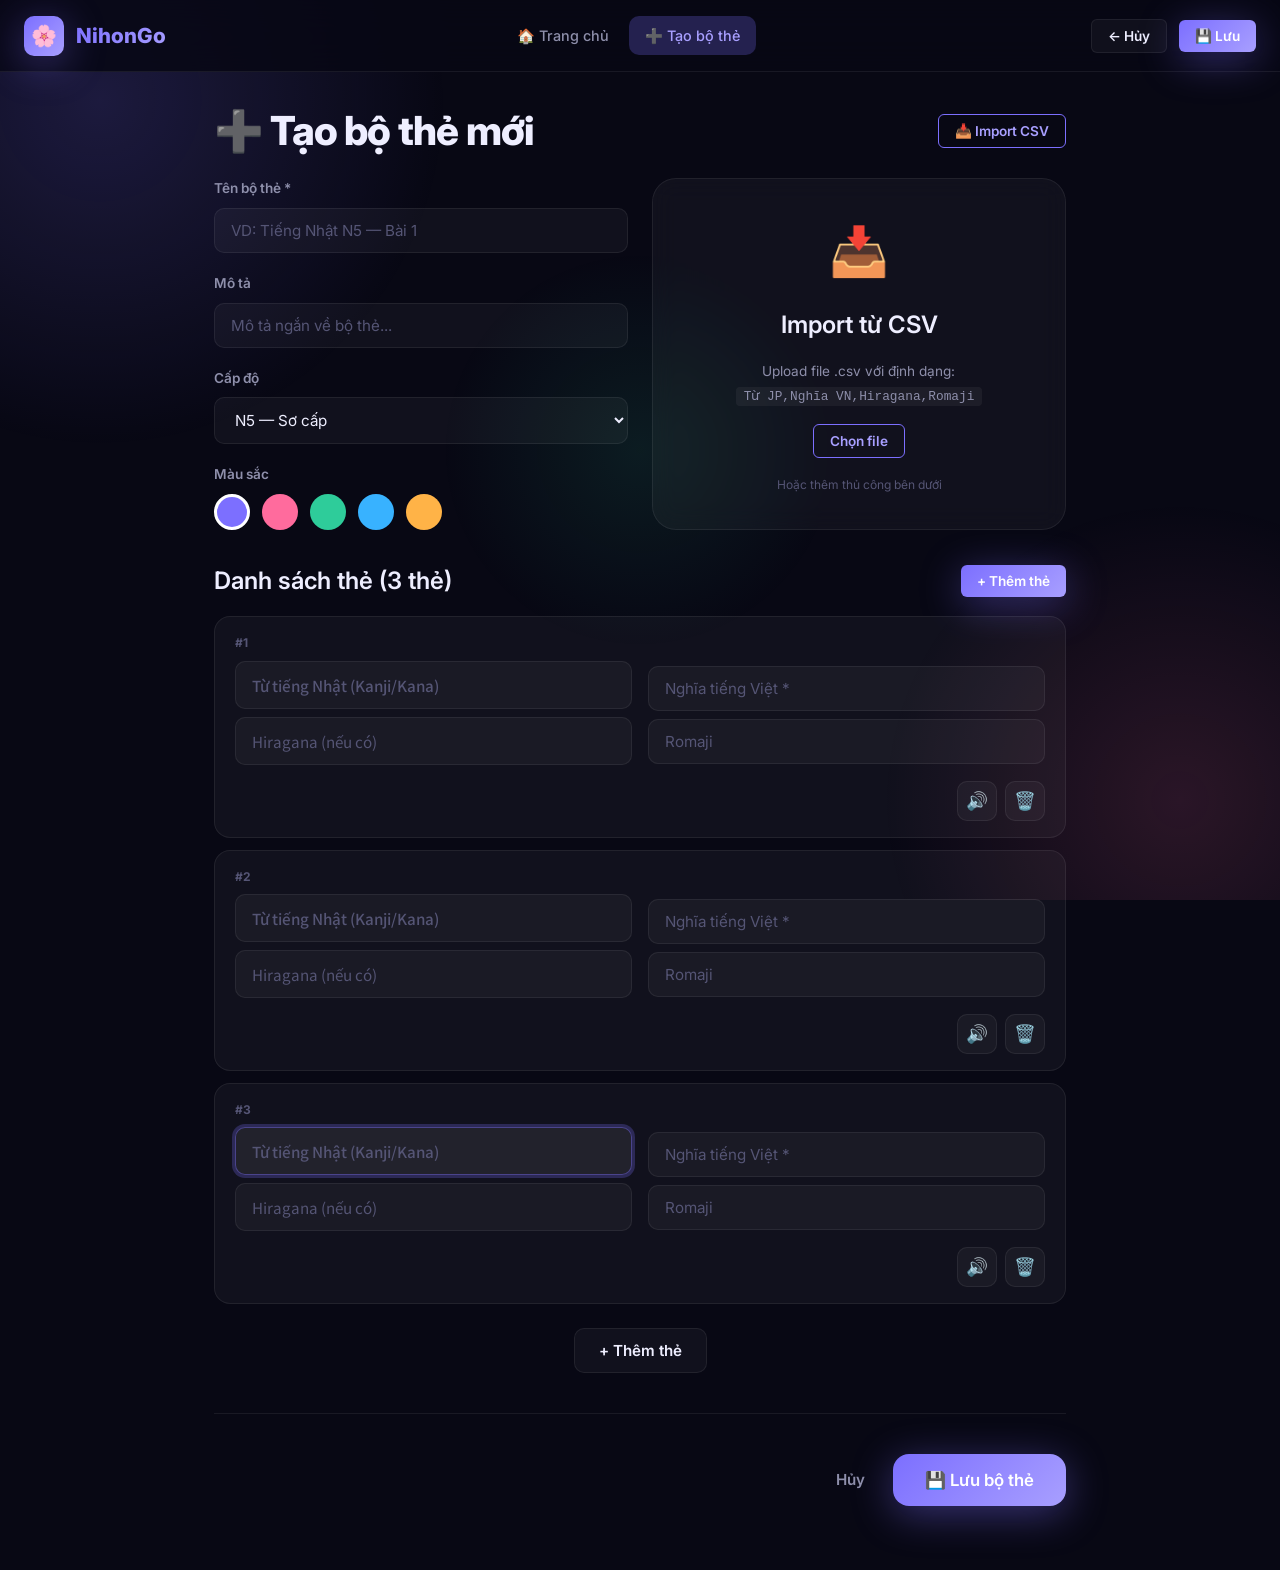
==== create.html @ 65e4b125 "first commit" ====
<!DOCTYPE html>
<html lang="vi">
<head>
  <meta charset="UTF-8">
  <meta name="viewport" content="width=device-width, initial-scale=1.0">
  <title>Tạo bộ thẻ — NihonGo</title>
  <link rel="stylesheet" href="css/style.css">
  <link rel="stylesheet" href="css/components.css">
  <link rel="stylesheet" href="css/animations.css">
</head>
<body>
  <div class="bg-mesh"><div class="orb3"></div></div>

  <!-- NAVBAR -->
  <nav class="navbar">
    <div class="navbar-inner">
      <a href="index.html" class="navbar-brand">
        <div class="brand-logo">🌸</div>
        <span class="brand-name">NihonGo</span>
      </a>
      <ul class="navbar-nav hide-mobile">
        <li><a href="index.html">🏠 Trang chủ</a></li>
        <li><a href="create.html" class="active">➕ Tạo bộ thẻ</a></li>
      </ul>
      <div class="navbar-actions">
        <button class="btn btn-secondary btn-sm" onclick="window.history.back()">← Hủy</button>
        <button class="btn btn-primary btn-sm" onclick="saveSet()">💾 Lưu</button>
      </div>
    </div>
  </nav>

  <main class="page">
    <div class="container-md" style="padding-top:var(--sp-8);padding-bottom:var(--sp-16);">

      <div class="flex items-center justify-between gap-3 flex-wrap" style="margin-bottom:var(--sp-6);">
        <h1 id="page-title" style="font-size:clamp(1.5rem, 3.5vw, 2.5rem);">➕ Tạo bộ thẻ mới</h1>
        <div class="flex gap-2">
          <button class="btn btn-outline btn-sm" onclick="importCSV()" title="Nhập từ CSV">📥 Import CSV</button>
          <input type="file" id="csv-input" accept=".csv,.txt" style="display:none;" onchange="handleCSV(event)">
        </div>
      </div>

      <div class="grid-2" style="margin-bottom:var(--sp-8);">
        <!-- SET INFO -->
        <div class="flex-col gap-5">
          <div class="form-group">
            <label class="form-label">Tên bộ thẻ *</label>
            <input type="text" id="set-name" class="form-input" placeholder="VD: Tiếng Nhật N5 — Bài 1" maxlength="80">
          </div>
          <div class="form-group">
            <label class="form-label">Mô tả</label>
            <input type="text" id="set-desc" class="form-input" placeholder="Mô tả ngắn về bộ thẻ..." maxlength="200">
          </div>
          <div class="form-group">
            <label class="form-label">Cấp độ</label>
            <select id="set-level" class="form-select">
              <option value="N5">N5 — Sơ cấp</option>
              <option value="N4">N4 — Cơ bản</option>
              <option value="N3">N3 — Trung cấp</option>
              <option value="N2">N2 — Khá</option>
              <option value="N1">N1 — Nâng cao</option>
            </select>
          </div>
          <div class="form-group">
            <label class="form-label">Màu sắc</label>
            <div class="flex gap-3">
              <button class="color-swatch active" data-color="#7C6FFF" onclick="selectColor(this)" style="width:36px;height:36px;border-radius:50%;background:#7C6FFF;border:3px solid white;cursor:pointer;"></button>
              <button class="color-swatch" data-color="#FF6B9D" onclick="selectColor(this)" style="width:36px;height:36px;border-radius:50%;background:#FF6B9D;border:3px solid transparent;cursor:pointer;"></button>
              <button class="color-swatch" data-color="#2ECC9A" onclick="selectColor(this)" style="width:36px;height:36px;border-radius:50%;background:#2ECC9A;border:3px solid transparent;cursor:pointer;"></button>
              <button class="color-swatch" data-color="#38B2FF" onclick="selectColor(this)" style="width:36px;height:36px;border-radius:50%;background:#38B2FF;border:3px solid transparent;cursor:pointer;"></button>
              <button class="color-swatch" data-color="#FFB347" onclick="selectColor(this)" style="width:36px;height:36px;border-radius:50%;background:#FFB347;border:3px solid transparent;cursor:pointer;"></button>
            </div>
          </div>
        </div>

        <!-- IMPORT HINT -->
        <div class="card-glass" style="padding:var(--sp-6);display:flex;flex-direction:column;justify-content:center;align-items:center;text-align:center;gap:var(--sp-4);">
          <div style="font-size:3rem;">📥</div>
          <h3>Import từ CSV</h3>
          <p style="font-size:.85rem;">Upload file .csv với định dạng:<br><code style="background:rgba(255,255,255,.05);padding:2px 8px;border-radius:4px;font-size:.8rem;">Từ JP,Nghĩa VN,Hiragana,Romaji</code></p>
          <button class="btn btn-outline btn-sm" onclick="importCSV()">Chọn file</button>
          <p style="font-size:.75rem;color:var(--text-muted);">Hoặc thêm thủ công bên dưới</p>
        </div>
      </div>

      <!-- CARD LIST -->
      <div class="flex items-center justify-between" style="margin-bottom:var(--sp-4);">
        <h3>Danh sách thẻ (<span id="card-count">0</span> thẻ)</h3>
        <button class="btn btn-primary btn-sm" onclick="addCard()">+ Thêm thẻ</button>
      </div>

      <div id="card-list" class="flex-col gap-3">
        <!-- Rendered by JS -->
      </div>

      <div style="text-align:center;margin-top:var(--sp-6);">
        <button class="btn btn-secondary" onclick="addCard()">+ Thêm thẻ</button>
      </div>

      <hr class="divider" style="margin:var(--sp-10) 0;">

      <div class="flex gap-4 justify-end">
        <button class="btn btn-ghost" onclick="window.history.back()">Hủy</button>
        <button class="btn btn-primary btn-lg" onclick="saveSet()">💾 Lưu bộ thẻ</button>
      </div>
    </div>
  </main>

  <script src="js/data.js"></script>
  <script src="js/sm2.js"></script>
  <script src="js/app.js"></script>
  <script>
    let editingSetId  = null;
    let selectedColor = '#7C6FFF';
    let cardRows      = [];  // [{id, front, back, hiragana, romaji, example, exampleMeaning, category}]

    document.addEventListener('DOMContentLoaded', () => {
      const setId = getSetIdFromURL();
      if (setId) {
        editingSetId = setId;
        const set = DB.getSet(setId);
        if (set) loadSetForEdit(set);
      } else {
        // New set: start with 3 empty cards
        addCard(); addCard(); addCard();
      }
    });

    function loadSetForEdit(set) {
      document.getElementById('page-title').textContent = '✏️ Chỉnh sửa bộ thẻ';
      document.getElementById('set-name').value  = set.name;
      document.getElementById('set-desc').value  = set.description || '';
      document.getElementById('set-level').value = set.level;
      selectColorByValue(set.color);
      cardRows = set.cards.map(c => ({ ...c }));
      renderCardList();
    }

    /* ---------- COLOR PICKER ---------- */
    function selectColor(btn) {
      document.querySelectorAll('.color-swatch').forEach(b => b.style.borderColor = 'transparent');
      btn.style.borderColor = 'white';
      selectedColor = btn.dataset.color;
    }
    function selectColorByValue(color) {
      document.querySelectorAll('.color-swatch').forEach(b => {
        b.style.borderColor = b.dataset.color === color ? 'white' : 'transparent';
      });
      selectedColor = color;
    }

    /* ---------- CARD ROWS ---------- */
    function addCard() {
      cardRows.push({ id: Date.now(), front:'', back:'', hiragana:'', romaji:'', example:'', exampleMeaning:'', category:'' });
      renderCardList();
      // Focus last front input
      setTimeout(() => {
        const inputs = document.querySelectorAll('.card-row-front');
        if (inputs.length) inputs[inputs.length-1].focus();
      }, 50);
    }

    function removeCard(id) {
      cardRows = cardRows.filter(c => c.id !== id);
      renderCardList();
    }

    function renderCardList() {
      document.getElementById('card-count').textContent = cardRows.length;
      document.getElementById('card-list').innerHTML = cardRows.map((c, i) => `
        <div class="card-row" id="row-${c.id}">
          <div class="flex-col gap-2">
            <span class="card-row-num">#${i+1}</span>
            <input type="text" class="form-input card-row-front japanese" placeholder="Từ tiếng Nhật (Kanji/Kana)" value="${esc(c.front)}"
              oninput="updateCard(${c.id},'front',this.value)">
            <input type="text" class="form-input" placeholder="Hiragana (nếu có)" value="${esc(c.hiragana)}"
              oninput="updateCard(${c.id},'hiragana',this.value)" style="font-family:'Noto Sans JP',sans-serif;">
          </div>
          <div class="flex-col gap-2">
            <div style="height:24px;"></div>
            <input type="text" class="form-input" placeholder="Nghĩa tiếng Việt *" value="${esc(c.back)}"
              oninput="updateCard(${c.id},'back',this.value)">
            <input type="text" class="form-input" placeholder="Romaji" value="${esc(c.romaji)}"
              oninput="updateCard(${c.id},'romaji',this.value)">
          </div>
          <div class="card-row-actions">
            <button class="btn btn-icon" onclick="speak('${esc(c.front)}')" title="Phát âm">🔊</button>
            <button class="btn btn-icon" style="color:var(--clr-danger);" onclick="removeCard(${c.id})" title="Xóa thẻ">🗑️</button>
          </div>
        </div>
      `).join('');
    }

    function updateCard(id, field, value) {
      const c = cardRows.find(c => c.id === id);
      if (c) c[field] = value;
    }

    function esc(str) {
      return (str || '').replace(/"/g,'&quot;').replace(/'/g,'&#39;');
    }

    /* ---------- SAVE ---------- */
    function saveSet() {
      const name = document.getElementById('set-name').value.trim();
      if (!name) { showToast('Vui lòng nhập tên bộ thẻ!', 'error'); return; }

      const validCards = cardRows.filter(c => c.front.trim() && c.back.trim());
      if (!validCards.length) { showToast('Cần ít nhất 1 thẻ có từ và nghĩa!', 'error'); return; }

      const set = {
        id:          editingSetId || generateId(),
        name,
        description: document.getElementById('set-desc').value.trim(),
        level:       document.getElementById('set-level').value,
        color:       selectedColor,
        createdAt:   editingSetId ? (DB.getSet(editingSetId)?.createdAt || Date.now()) : Date.now(),
        cards:       validCards.map((c, i) => ({ ...c, id: i + 1 })),
      };

      DB.saveSet(set);
      showToast(`Đã lưu "${name}" với ${validCards.length} thẻ! 🎉`, 'success');
      setTimeout(() => window.location.href = `study-set.html?set=${set.id}`, 900);
    }

    /* ---------- IMPORT CSV ---------- */
    function importCSV() { document.getElementById('csv-input').click(); }

    function handleCSV(event) {
      const file   = event.target.files[0];
      if (!file) return;
      const reader = new FileReader();
      reader.onload = e => {
        const lines = e.target.result.split('\n').filter(l => l.trim());
        let added = 0;
        lines.forEach(line => {
          const parts = line.split(',').map(p => p.trim().replace(/^"|"$/g,''));
          if (parts.length >= 2 && parts[0] && parts[1]) {
            cardRows.push({
              id:            Date.now() + Math.random(),
              front:         parts[0],
              back:          parts[1],
              hiragana:      parts[2] || parts[0],
              romaji:        parts[3] || '',
              example:       parts[4] || '',
              exampleMeaning:parts[5] || '',
              category:      parts[6] || '',
            });
            added++;
          }
        });
        renderCardList();
        showToast(`Đã import ${added} thẻ từ CSV!`, 'success');
      };
      reader.readAsText(file, 'UTF-8');
      event.target.value = '';
    }
  </script>
</body>
</html>
---- css/style.css ----
@import url('https://fonts.googleapis.com/css2?family=Noto+Sans+JP:wght@300;400;500;700;900&family=Inter:wght@300;400;500;600;700;800;900&display=swap');

/* ============================================================
   DESIGN TOKENS
   ============================================================ */
:root {
  /* Brand */
  --clr-primary:       #7C6FFF;
  --clr-primary-dark:  #5A4FE0;
  --clr-primary-light: #A89FFF;
  --clr-primary-glow:  rgba(124,111,255,.25);

  --clr-secondary:       #FF6B9D;
  --clr-secondary-light: #FFA5C3;

  --clr-success:  #2ECC9A;
  --clr-warning:  #FFB347;
  --clr-danger:   #FF4757;

  /* Gradients */
  --grad-primary:   linear-gradient(135deg,#7C6FFF,#A89FFF);
  --grad-secondary: linear-gradient(135deg,#FF6B9D,#FFB347);
  --grad-success:   linear-gradient(135deg,#2ECC9A,#38F9D7);
  --grad-danger:    linear-gradient(135deg,#FF4757,#FF6B9D);
  --grad-hero:      linear-gradient(135deg,#080814 0%,#110D2E 50%,#080814 100%);
  --grad-card:      linear-gradient(135deg,rgba(124,111,255,.08),rgba(255,107,157,.04));

  /* Backgrounds */
  --bg-base:     #080814;
  --bg-elevated: #0E0C22;
  --bg-surface:  #15132E;
  --bg-overlay:  rgba(8,8,20,.85);

  /* Glass */
  --glass-bg:        rgba(255,255,255,.04);
  --glass-bg-hover:  rgba(255,255,255,.07);
  --glass-border:    rgba(255,255,255,.07);
  --glass-border-hi: rgba(124,111,255,.45);

  /* Text */
  --text-primary:   #EEEEFF;
  --text-secondary: #8E8FAB;
  --text-muted:     #555575;

  /* Shadows */
  --shadow-xs: 0 1px 4px rgba(0,0,0,.5);
  --shadow-sm: 0 4px 16px rgba(0,0,0,.5);
  --shadow-md: 0 8px 32px rgba(0,0,0,.55);
  --shadow-lg: 0 20px 60px rgba(0,0,0,.65);
  --shadow-primary: 0 8px 40px rgba(124,111,255,.4);
  --shadow-secondary: 0 8px 40px rgba(255,107,157,.4);

  /* Radii */
  --r-xs:  6px;
  --r-sm:  10px;
  --r-md:  16px;
  --r-lg:  24px;
  --r-xl:  36px;
  --r-2xl: 48px;
  --r-full: 9999px;

  /* Spacing scale */
  --sp-1:  4px;  --sp-2:  8px;  --sp-3: 12px; --sp-4: 16px;
  --sp-5: 20px;  --sp-6: 24px;  --sp-8: 32px;
  --sp-10: 40px; --sp-12: 48px; --sp-16: 64px;

  /* Transitions */
  --ease:        cubic-bezier(.4,0,.2,1);
  --ease-bounce: cubic-bezier(.34,1.56,.64,1);
  --t-fast: .15s; --t-base: .3s; --t-slow: .5s;

  /* Z-index */
  --z-base:    1;
  --z-sticky: 20;
  --z-modal: 100;
  --z-toast: 200;
}

/* ============================================================
   RESET
   ============================================================ */
*,*::before,*::after { box-sizing:border-box; margin:0; padding:0; }
html { scroll-behavior:smooth; font-size:16px; }
body {
  font-family:'Inter','Noto Sans JP',-apple-system,sans-serif;
  background:var(--bg-base);
  color:var(--text-primary);
  min-height:100vh;
  line-height:1.6;
  overflow-x:hidden;
  -webkit-font-smoothing:antialiased;
}
a { color:inherit; text-decoration:none; }
img,svg { display:block; }
button { font-family:inherit; cursor:pointer; border:none; background:none; }
input,select,textarea { font-family:inherit; }
ul,ol { list-style:none; }

::-webkit-scrollbar { width:6px; }
::-webkit-scrollbar-track { background:var(--bg-base); }
::-webkit-scrollbar-thumb { background:var(--clr-primary-dark); border-radius:3px; }
::-webkit-scrollbar-thumb:hover { background:var(--clr-primary); }
::selection { background:var(--clr-primary); color:#fff; }

/* ============================================================
   TYPOGRAPHY
   ============================================================ */
h1 { font-size:clamp(1.9rem,4.5vw,3.2rem); font-weight:800; line-height:1.15; letter-spacing:-.02em; }
h2 { font-size:clamp(1.4rem,3vw,2.2rem); font-weight:700; line-height:1.2; letter-spacing:-.01em; }
h3 { font-size:clamp(1.1rem,2vw,1.5rem); font-weight:600; }
h4 { font-size:1rem; font-weight:600; }
p  { color:var(--text-secondary); line-height:1.75; }

.text-gradient {
  background:var(--grad-primary);
  -webkit-background-clip:text;
  -webkit-text-fill-color:transparent;
  background-clip:text;
}
.text-gradient-2 {
  background:var(--grad-secondary);
  -webkit-background-clip:text;
  -webkit-text-fill-color:transparent;
  background-clip:text;
}

.japanese      { font-family:'Noto Sans JP',sans-serif; font-weight:500; }
.japanese-xl   { font-family:'Noto Sans JP',sans-serif; font-size:clamp(3rem,10vw,6rem); font-weight:700; line-height:1.05; }
.japanese-lg   { font-family:'Noto Sans JP',sans-serif; font-size:clamp(2rem,6vw,3.5rem); font-weight:700; }
.japanese-md   { font-family:'Noto Sans JP',sans-serif; font-size:clamp(1.2rem,3vw,1.8rem); font-weight:500; }

/* ============================================================
   LAYOUT
   ============================================================ */
.container    { width:100%; max-width:1280px; margin:0 auto; padding:0 var(--sp-6); }
.container-md { width:100%; max-width:900px;  margin:0 auto; padding:0 var(--sp-6); }
.container-sm { width:100%; max-width:680px;  margin:0 auto; padding:0 var(--sp-6); }

.page { min-height:100vh; padding-top:76px; }
.section { padding:var(--sp-16) 0; }

/* Flex helpers */
.flex         { display:flex; }
.flex-col     { display:flex; flex-direction:column; }
.text-center  { text-align:center; }
.items-center { align-items:center; }
.items-start  { align-items:flex-start; }
.justify-center  { justify-content:center; }
.justify-between { justify-content:space-between; }
.justify-end     { justify-content:flex-end; }
.flex-wrap    { flex-wrap:wrap; }
.flex-1       { flex:1; }
.gap-1 { gap:var(--sp-1); } .gap-2 { gap:var(--sp-2); }
.gap-3 { gap:var(--sp-3); } .gap-4 { gap:var(--sp-4); }
.gap-5 { gap:var(--sp-5); } .gap-6 { gap:var(--sp-6); }
.gap-8 { gap:var(--sp-8); }

/* Grid helpers */
.grid-2 { display:grid; grid-template-columns:repeat(2,1fr); gap:var(--sp-6); }
.grid-3 { display:grid; grid-template-columns:repeat(3,1fr); gap:var(--sp-6); }
.grid-4 { display:grid; grid-template-columns:repeat(4,1fr); gap:var(--sp-4); }

@media(max-width:1024px) {
  .grid-3 { grid-template-columns:repeat(2,1fr); }
  .grid-4 { grid-template-columns:repeat(2,1fr); }
}

@media(max-width:768px) {
  .container, .container-md, .container-sm { padding:0 var(--sp-4); }
  .page { padding-top:64px; }
  .navbar { height:62px; }
  .section { padding:var(--sp-10) 0; }
  .grid-2, .grid-3, .grid-4 { grid-template-columns:1fr; gap:var(--sp-4); }
  .hide-mobile { display:none !important; }
  
  .hero { padding:var(--sp-10) 0 var(--sp-6); }
  .hero-stats {
    display:grid;
    grid-template-columns:repeat(2, 1fr);
    gap:var(--sp-4);
    margin-top:var(--sp-8);
  }
  .hero-stat {
    background:var(--glass-bg);
    border:1px solid var(--glass-border);
    border-radius:var(--r-md);
    padding:var(--sp-3);
  }
  .hero-stat-value { font-size:1.6rem; }
  .hero-actions { flex-direction:column; width:100%; max-width:320px; margin:0 auto; }
  .hero-actions .btn { width:100%; }
}

@media(max-width:480px) {
  .container, .container-md, .container-sm { padding:0 var(--sp-3); }
  .hero-title { font-size:1.75rem; }
  .hero-stat-value { font-size:1.4rem; }
  .hero-stats { gap:var(--sp-2); }
  .hero-stat { padding:var(--sp-2); }
}

/* ============================================================
   BACKGROUND MESH (ANIMATED ORBS)
   ============================================================ */
.bg-mesh {
  position:fixed; inset:0; z-index:-1; overflow:hidden; pointer-events:none;
}
.bg-mesh::before {
  content:'';
  position:absolute;
  width:700px; height:700px;
  border-radius:50%;
  background:radial-gradient(circle,rgba(124,111,255,.18) 0%,transparent 70%);
  top:-250px; left:-250px;
  animation:orbFloat 22s ease-in-out infinite;
}
.bg-mesh::after {
  content:'';
  position:absolute;
  width:600px; height:600px;
  border-radius:50%;
  background:radial-gradient(circle,rgba(255,107,157,.14) 0%,transparent 70%);
  bottom:-200px; right:-200px;
  animation:orbFloat 28s ease-in-out infinite reverse;
}
.bg-mesh .orb3 {
  position:absolute;
  width:400px; height:400px;
  border-radius:50%;
  background:radial-gradient(circle,rgba(46,204,154,.1) 0%,transparent 70%);
  top:50%; left:50%;
  transform:translate(-50%,-50%);
  animation:orbFloat 18s ease-in-out infinite 5s;
}

/* ============================================================
   NAVBAR
   ============================================================ */
.navbar {
  position:fixed; top:0; left:0; right:0; z-index:var(--z-sticky);
  height:72px;
  display:flex; align-items:center;
  background:rgba(8,8,20,.85);
  backdrop-filter:blur(24px);
  -webkit-backdrop-filter:blur(24px);
  border-bottom:1px solid var(--glass-border);
  transition:var(--t-base) var(--ease);
}
.navbar-inner {
  width:100%; max-width:1280px; margin:0 auto;
  padding:0 var(--sp-6);
  display:flex; align-items:center; justify-content:space-between; gap:var(--sp-4);
}
.navbar-brand {
  display:flex; align-items:center; gap:var(--sp-3);
  font-weight:800; font-size:1.3rem;
  color:var(--text-primary);
}
.brand-logo {
  width:40px; height:40px;
  background:var(--grad-primary);
  border-radius:var(--r-sm);
  display:flex; align-items:center; justify-content:center;
  font-size:1.3rem;
  box-shadow:var(--shadow-primary);
  flex-shrink:0;
}
.brand-name { background:var(--grad-primary); -webkit-background-clip:text; -webkit-text-fill-color:transparent; background-clip:text; }

.navbar-nav { display:flex; align-items:center; gap:var(--sp-1); }
.navbar-nav a {
  display:flex; align-items:center; gap:var(--sp-2);
  padding:var(--sp-2) var(--sp-4);
  border-radius:var(--r-sm);
  color:var(--text-secondary);
  font-weight:500; font-size:.9rem;
  transition:var(--t-fast) var(--ease);
}
.navbar-nav a:hover { background:var(--glass-bg-hover); color:var(--text-primary); }
.navbar-nav a.active { background:var(--clr-primary-glow); color:var(--clr-primary-light); }

.navbar-actions { display:flex; align-items:center; gap:var(--sp-3); }

/* ============================================================
   HERO SECTION
   ============================================================ */
.hero {
  position:relative;
  padding:var(--sp-16) 0 var(--sp-10);
  text-align:center;
  overflow:hidden;
}
.hero-badge {
  display:inline-flex; align-items:center; gap:var(--sp-2);
  padding:var(--sp-2) var(--sp-4);
  background:var(--glass-bg);
  border:1px solid var(--glass-border-hi);
  border-radius:var(--r-full);
  font-size:.8rem; font-weight:600;
  color:var(--clr-primary-light);
  margin-bottom:var(--sp-5);
  animation:fadeInDown .6s var(--ease) both;
}
.hero-title { margin-bottom:var(--sp-5); animation:fadeInDown .6s var(--ease) .1s both; }
.hero-sub   { max-width:560px; margin:0 auto var(--sp-8); animation:fadeInDown .6s var(--ease) .2s both; }
.hero-actions { display:flex; gap:var(--sp-4); justify-content:center; flex-wrap:wrap; animation:fadeInUp .6s var(--ease) .3s both; }
.hero-stats {
  display:flex; gap:var(--sp-8); justify-content:center;
  margin-top:var(--sp-12);
  animation:fadeInUp .6s var(--ease) .4s both;
}
.hero-stat { text-align:center; }
.hero-stat-value { font-size:2rem; font-weight:800; background:var(--grad-primary); -webkit-background-clip:text; -webkit-text-fill-color:transparent; background-clip:text; }
.hero-stat-label { font-size:.8rem; color:var(--text-muted); margin-top:2px; }

/* ============================================================
   MISC UTILITIES
   ============================================================ */
.card-glass {
  background:var(--glass-bg);
  border:1px solid var(--glass-border);
  border-radius:var(--r-lg);
  backdrop-filter:blur(12px);
  -webkit-backdrop-filter:blur(12px);
  transition:var(--t-base) var(--ease);
}
.card-glass:hover {
  background:var(--glass-bg-hover);
  border-color:var(--glass-border-hi);
  box-shadow:var(--shadow-md);
  transform:translateY(-2px);
}

.divider { height:1px; background:var(--glass-border); border:none; margin:var(--sp-6) 0; }

.tag {
  display:inline-flex; align-items:center;
  padding:3px var(--sp-3);
  border-radius:var(--r-full);
  font-size:.75rem; font-weight:600;
  background:var(--clr-primary-glow);
  color:var(--clr-primary-light);
  border:1px solid rgba(124,111,255,.3);
}
.tag-success { background:rgba(46,204,154,.15); color:var(--clr-success); border-color:rgba(46,204,154,.3); }
.tag-warning { background:rgba(255,179,71,.15); color:var(--clr-warning); border-color:rgba(255,179,71,.3); }
.tag-danger  { background:rgba(255,71,87,.15); color:var(--clr-danger); border-color:rgba(255,71,87,.3); }

.empty-state {
  text-align:center; padding:var(--sp-16) var(--sp-6);
  display:flex; flex-direction:column; align-items:center; gap:var(--sp-4);
}
.empty-icon { font-size:4rem; opacity:.4; }

/* ============================================================
   PROGRESS BAR
   ============================================================ */
.progress-wrap { background:rgba(255,255,255,.06); border-radius:var(--r-full); overflow:hidden; }
.progress-bar  {
  height:100%; border-radius:var(--r-full);
  background:var(--grad-primary);
  transition:width .6s var(--ease);
  position:relative;
  overflow:hidden;
}
.progress-bar::after {
  content:'';
  position:absolute; inset:0;
  background:linear-gradient(90deg,transparent 0%,rgba(255,255,255,.25) 50%,transparent 100%);
  animation:shimmer 2s infinite;
}

/* ============================================================
   SEARCH BAR
   ============================================================ */
.search-wrap {
  position:relative;
  max-width:480px;
}
.search-wrap .icon {
  position:absolute; left:var(--sp-4); top:50%; transform:translateY(-50%);
  color:var(--text-muted); font-size:1.1rem; pointer-events:none;
}
.search-input {
  width:100%; padding:var(--sp-3) var(--sp-4) var(--sp-3) calc(var(--sp-4)*2.5);
  background:var(--glass-bg);
  border:1px solid var(--glass-border);
  border-radius:var(--r-full);
  color:var(--text-primary);
  font-size:.95rem;
  transition:var(--t-fast) var(--ease);
  outline:none;
}
.search-input:focus { border-color:var(--glass-border-hi); background:var(--glass-bg-hover); box-shadow:0 0 0 3px var(--clr-primary-glow); }
.search-input::placeholder { color:var(--text-muted); }

/* ============================================================
   FOOTER
   ============================================================ */
.footer {
  margin-top:auto;
  padding:var(--sp-8) 0;
  border-top:1px solid var(--glass-border);
  text-align:center;
  color:var(--text-muted);
  font-size:.85rem;
}
---- css/components.css ----
/* ============================================================
   BUTTONS
   ============================================================ */
.btn {
  display:inline-flex; align-items:center; justify-content:center; gap:var(--sp-2);
  padding:var(--sp-3) var(--sp-6);
  border-radius:var(--r-sm);
  font-weight:600; font-size:.95rem;
  cursor:pointer; border:none; outline:none;
  transition:var(--t-fast) var(--ease);
  white-space:nowrap; user-select:none;
  text-decoration:none;
}
.btn:active { transform:scale(.97); }

.btn-primary {
  background:var(--grad-primary);
  color:#fff;
  box-shadow:var(--shadow-primary);
}
.btn-primary:hover { filter:brightness(1.12); box-shadow:0 10px 45px rgba(124,111,255,.5); transform:translateY(-1px); }

.btn-secondary {
  background:var(--glass-bg);
  color:var(--text-primary);
  border:1px solid var(--glass-border);
}
.btn-secondary:hover { background:var(--glass-bg-hover); border-color:var(--glass-border-hi); }

.btn-success {
  background:var(--grad-success);
  color:#fff;
  box-shadow:0 8px 32px rgba(46,204,154,.35);
}
.btn-success:hover { filter:brightness(1.1); transform:translateY(-1px); }

.btn-danger {
  background:var(--grad-danger);
  color:#fff;
  box-shadow:0 8px 32px rgba(255,71,87,.35);
}
.btn-danger:hover { filter:brightness(1.1); transform:translateY(-1px); }

.btn-outline {
  background:transparent;
  color:var(--clr-primary-light);
  border:1.5px solid var(--clr-primary);
}
.btn-outline:hover { background:var(--clr-primary-glow); }

.btn-ghost {
  background:transparent;
  color:var(--text-secondary);
  padding:var(--sp-2) var(--sp-3);
}
.btn-ghost:hover { background:var(--glass-bg-hover); color:var(--text-primary); }

.btn-sm { padding:var(--sp-2) var(--sp-4); font-size:.85rem; border-radius:var(--r-xs); }
.btn-lg { padding:var(--sp-4) var(--sp-8); font-size:1.05rem; border-radius:var(--r-md); }
.btn-icon {
  width:40px; height:40px;
  padding:0; border-radius:var(--r-sm);
  background:var(--glass-bg); border:1px solid var(--glass-border);
  color:var(--text-secondary);
  font-size:1.1rem;
}
.btn-icon:hover { background:var(--glass-bg-hover); color:var(--text-primary); border-color:var(--glass-border-hi); }
.btn-icon-lg { width:52px; height:52px; font-size:1.3rem; border-radius:var(--r-md); }

/* ============================================================
   STUDY SET CARDS (home page grid)
   ============================================================ */
.set-card {
  background:var(--glass-bg);
  border:1px solid var(--glass-border);
  border-radius:var(--r-lg);
  overflow:hidden;
  cursor:pointer;
  transition:var(--t-base) var(--ease);
  text-decoration:none;
  display:flex; flex-direction:column;
}
.set-card:hover {
  transform:translateY(-4px);
  border-color:var(--glass-border-hi);
  box-shadow:var(--shadow-md);
}
.set-card-accent {
  height:5px;
  background:var(--grad-primary);
}
.set-card-body { padding:var(--sp-5); flex:1; }
.set-card-title { font-size:1.1rem; font-weight:700; margin-bottom:var(--sp-2); color:var(--text-primary); }
.set-card-desc  { font-size:.85rem; color:var(--text-secondary); margin-bottom:var(--sp-4); line-height:1.5; }
.set-card-meta  { display:flex; align-items:center; gap:var(--sp-3); flex-wrap:wrap; }
.set-card-count { font-size:.8rem; color:var(--text-muted); display:flex; align-items:center; gap:var(--sp-1); }
.set-card-footer {
  padding:var(--sp-3) var(--sp-5);
  border-top:1px solid var(--glass-border);
  display:flex; align-items:center; justify-content:space-between;
}
.set-card-progress { flex:1; margin-right:var(--sp-3); }
.set-card-progress .progress-wrap { height:6px; }
.set-card-pct { font-size:.75rem; font-weight:600; color:var(--clr-primary-light); white-space:nowrap; }

/* ============================================================
   MODE BUTTONS (study-set.html)
   ============================================================ */
.mode-list { display:flex; flex-direction:column; gap:var(--sp-3); }

.mode-btn {
  display:flex; align-items:center; gap:var(--sp-4);
  padding:var(--sp-4) var(--sp-5);
  background:var(--glass-bg);
  border:1px solid var(--glass-border);
  border-radius:var(--r-md);
  cursor:pointer;
  transition:var(--t-fast) var(--ease);
  text-decoration:none; color:var(--text-primary);
}
.mode-btn:hover {
  background:var(--glass-bg-hover);
  border-color:var(--glass-border-hi);
  transform:translateX(4px);
}
.mode-btn-icon {
  width:48px; height:48px; flex-shrink:0;
  border-radius:var(--r-sm);
  display:flex; align-items:center; justify-content:center;
  font-size:1.5rem;
}
.mode-btn-label { font-size:1.05rem; font-weight:600; }
.mode-btn-desc  { font-size:.8rem; color:var(--text-secondary); margin-top:2px; }
.mode-btn-arrow { margin-left:auto; color:var(--text-muted); font-size:1.1rem; transition:var(--t-fast); }
.mode-btn:hover .mode-btn-arrow { color:var(--text-primary); transform:translateX(3px); }

/* ============================================================
   FLASHCARD (3D flip card)
   ============================================================ */
.fc-scene {
  width:100%;
  max-width:600px;
  aspect-ratio:3/2;
  margin:0 auto;
  perspective:1200px;
  cursor:pointer;
}
.fc-card {
  width:100%; height:100%;
  position:relative;
  transform-style:preserve-3d;
  transition:transform .6s cubic-bezier(.4,0,.2,1);
  user-select:none;
}
.fc-card.flipped { transform:rotateY(180deg); }

.fc-face {
  position:absolute; inset:0;
  backface-visibility:hidden;
  -webkit-backface-visibility:hidden;
  border-radius:var(--r-xl);
  display:flex; flex-direction:column;
  align-items:center; justify-content:center;
  padding:var(--sp-8);
  text-align:center;
  border:1px solid var(--glass-border);
  overflow:hidden;
}
.fc-front {
  background:linear-gradient(145deg,var(--bg-elevated),var(--bg-surface));
  box-shadow:var(--shadow-lg);
}
.fc-back {
  background:linear-gradient(145deg,#12103A,#1E1B4A);
  transform:rotateY(180deg);
  box-shadow:var(--shadow-lg);
  border-color:rgba(124,111,255,.25);
}
.fc-face::before {
  content:'';
  position:absolute;
  top:-50%; left:-50%; width:200%; height:200%;
  background:radial-gradient(circle at 50% 50%,rgba(124,111,255,.06) 0%,transparent 60%);
  pointer-events:none;
}

.fc-japanese { line-height:1.2; margin-bottom:var(--sp-3); }
.fc-reading  { color:var(--clr-primary-light); font-size:1.1rem; font-family:'Noto Sans JP',sans-serif; }
.fc-meaning  { font-size:1.5rem; font-weight:700; color:var(--text-primary); margin-bottom:var(--sp-3); }
.fc-example  { font-size:.85rem; color:var(--text-secondary); max-width:380px; }
.fc-romaji   { font-size:.9rem; color:var(--text-muted); margin-top:var(--sp-2); letter-spacing:.05em; }
.fc-category-tag {
  position:absolute; top:var(--sp-4); left:var(--sp-4);
  padding:3px var(--sp-3); border-radius:var(--r-full);
  font-size:.72rem; font-weight:600;
  background:var(--clr-primary-glow); color:var(--clr-primary-light);
  border:1px solid rgba(124,111,255,.25);
}
.fc-hint {
  position:absolute; bottom:var(--sp-4); right:var(--sp-4);
  font-size:.78rem; color:var(--text-muted);
  display:flex; align-items:center; gap:var(--sp-1);
}
.fc-speaker {
  position:absolute; top:var(--sp-4); right:var(--sp-4);
  width:36px; height:36px;
  border-radius:var(--r-sm);
  display:flex; align-items:center; justify-content:center;
  background:var(--glass-bg);
  border:1px solid var(--glass-border);
  color:var(--text-secondary); font-size:1rem;
  cursor:pointer; transition:var(--t-fast);
  z-index:2;
}
.fc-speaker:hover { background:var(--clr-primary-glow); color:var(--clr-primary-light); border-color:var(--glass-border-hi); }

/* Rate buttons */
.fc-controls { display:flex; gap:var(--sp-4); justify-content:center; margin-top:var(--sp-6); }
.btn-know   { background:var(--grad-success); color:#fff; box-shadow:0 8px 30px rgba(46,204,154,.35); }
.btn-know:hover { filter:brightness(1.1); transform:translateY(-2px); }
.btn-unsure { background:rgba(255,179,71,.15); color:var(--clr-warning); border:1.5px solid rgba(255,179,71,.4); }
.btn-unsure:hover { background:rgba(255,179,71,.25); transform:translateY(-2px); }
.btn-dontknow { background:var(--grad-danger); color:#fff; box-shadow:0 8px 30px rgba(255,71,87,.35); }
.btn-dontknow:hover { filter:brightness(1.1); transform:translateY(-2px); }

.fc-nav { display:flex; align-items:center; gap:var(--sp-4); justify-content:center; margin-top:var(--sp-4); }
.fc-counter { font-size:.9rem; color:var(--text-secondary); min-width:80px; text-align:center; }

/* ============================================================
   PROGRESS RING
   ============================================================ */
.progress-ring-wrap {
  position:relative; display:inline-flex; align-items:center; justify-content:center;
}
.progress-ring { transform:rotate(-90deg); }
.progress-ring-track { stroke:rgba(255,255,255,.07); stroke-width:8; fill:none; }
.progress-ring-fill  { stroke:url(#ringGrad); stroke-width:8; fill:none; stroke-linecap:round; transition:stroke-dashoffset .7s var(--ease); }
.progress-ring-label {
  position:absolute; text-align:center;
  font-size:1.4rem; font-weight:800;
}
.progress-ring-sublabel { font-size:.7rem; color:var(--text-muted); }

/* ============================================================
   WORD LIST TABLE
   ============================================================ */
.word-list { display:flex; flex-direction:column; gap:var(--sp-2); }
.word-item {
  display:grid; grid-template-columns:1fr 1fr auto;
  align-items:center; gap:var(--sp-4);
  padding:var(--sp-3) var(--sp-5);
  background:var(--glass-bg);
  border:1px solid var(--glass-border);
  border-radius:var(--r-sm);
  transition:var(--t-fast) var(--ease);
}
.word-item:hover { background:var(--glass-bg-hover); border-color:var(--glass-border-hi); }
.word-item-jp   { font-family:'Noto Sans JP',sans-serif; font-size:1.1rem; font-weight:500; }
.word-item-vn   { color:var(--text-secondary); font-size:.9rem; }
.word-item-acts { display:flex; gap:var(--sp-2); }

/* ============================================================
   LEARN MODE — Q&A Cards
   ============================================================ */
.learn-question {
  text-align:center;
  padding:var(--sp-8) var(--sp-8) var(--sp-10);
  background:linear-gradient(145deg,var(--bg-elevated),var(--bg-surface));
  border:1px solid var(--glass-border);
  border-radius:var(--r-xl);
  margin-bottom:var(--sp-6);
  position:relative;
  overflow:hidden;
  min-height:220px;
  display:flex; flex-direction:column; align-items:center; justify-content:center;
}
.learn-question::before {
  content:'';
  position:absolute; inset:0;
  background:radial-gradient(circle at 50% 0%,rgba(124,111,255,.08),transparent 60%);
}

.learn-qtype { font-size:.8rem; color:var(--clr-primary-light); font-weight:600; letter-spacing:.1em; text-transform:uppercase; margin-bottom:var(--sp-3); }
.learn-qtext { position:relative; z-index:1; }

.learn-choices { display:flex; flex-direction:column; gap:var(--sp-3); }
.choice-btn {
  width:100%;
  padding:var(--sp-4) var(--sp-5);
  background:var(--glass-bg);
  border:1.5px solid var(--glass-border);
  border-radius:var(--r-md);
  color:var(--text-primary);
  font-size:1rem; font-weight:500;
  text-align:left;
  cursor:pointer;
  transition:var(--t-fast) var(--ease);
  display:flex; align-items:center; gap:var(--sp-3);
}
.choice-btn:hover:not(:disabled) { background:var(--clr-primary-glow); border-color:var(--clr-primary); color:var(--clr-primary-light); }
.choice-btn.correct  { background:rgba(46,204,154,.15); border-color:var(--clr-success); color:var(--clr-success); }
.choice-btn.wrong    { background:rgba(255,71,87,.15); border-color:var(--clr-danger); color:var(--clr-danger); }
.choice-btn:disabled { cursor:default; }
.choice-label {
  width:30px; height:30px; flex-shrink:0;
  border-radius:var(--r-xs);
  background:var(--glass-bg-hover);
  display:flex; align-items:center; justify-content:center;
  font-size:.8rem; font-weight:700; color:var(--text-muted);
}
.choice-btn.correct .choice-label { background:var(--clr-success); color:#fff; }
.choice-btn.wrong   .choice-label { background:var(--clr-danger); color:#fff; }

.type-input {
  width:100%;
  padding:var(--sp-4) var(--sp-5);
  background:var(--glass-bg);
  border:1.5px solid var(--glass-border);
  border-radius:var(--r-md);
  color:var(--text-primary);
  font-size:1.1rem; font-weight:500;
  outline:none;
  transition:var(--t-fast) var(--ease);
  font-family:'Noto Sans JP',sans-serif;
}
.type-input:focus { border-color:var(--glass-border-hi); background:var(--glass-bg-hover); box-shadow:0 0 0 3px var(--clr-primary-glow); }
.type-input.correct { border-color:var(--clr-success); background:rgba(46,204,154,.1); }
.type-input.wrong   { border-color:var(--clr-danger); background:rgba(255,71,87,.1); }

.feedback-bar {
  padding:var(--sp-4) var(--sp-5);
  border-radius:var(--r-md);
  font-weight:600; font-size:.95rem;
  display:flex; align-items:center; gap:var(--sp-3);
  animation:fadeInUp .3s var(--ease) both;
}
.feedback-bar.correct { background:rgba(46,204,154,.12); border:1px solid rgba(46,204,154,.3); color:var(--clr-success); }
.feedback-bar.wrong   { background:rgba(255,71,87,.12); border:1px solid rgba(255,71,87,.3); color:var(--clr-danger); }

/* ============================================================
   MATCH GAME
   ============================================================ */
.match-grid {
  display:grid;
  grid-template-columns:repeat(auto-fill,minmax(160px,1fr));
  gap:var(--sp-3);
}
.match-tile {
  min-height:90px;
  padding:var(--sp-4);
  background:var(--glass-bg);
  border:1.5px solid var(--glass-border);
  border-radius:var(--r-md);
  display:flex; align-items:center; justify-content:center;
  text-align:center;
  font-size:.95rem; font-weight:500;
  cursor:pointer;
  transition:var(--t-fast) var(--ease);
  user-select:none;
}
.match-tile:hover:not(.matched):not(.selected) {
  background:var(--glass-bg-hover);
  border-color:var(--clr-primary);
  transform:scale(1.02);
}
.match-tile.selected { background:var(--clr-primary-glow); border-color:var(--clr-primary); color:var(--clr-primary-light); box-shadow:0 0 0 3px var(--clr-primary-glow); }
.match-tile.matched  { background:rgba(46,204,154,.12); border-color:var(--clr-success); color:var(--clr-success); cursor:default; animation:matchPop .4s var(--ease-bounce); }
.match-tile.wrong    { animation:shake .4s var(--ease); border-color:var(--clr-danger); background:rgba(255,71,87,.12); }
.match-tile.japanese { font-family:'Noto Sans JP',sans-serif; font-size:1.2rem; }

/* ============================================================
   TEST MODE
   ============================================================ */
.test-question {
  background:linear-gradient(145deg,var(--bg-elevated),var(--bg-surface));
  border:1px solid var(--glass-border);
  border-radius:var(--r-xl);
  padding:var(--sp-8);
  margin-bottom:var(--sp-6);
}
.test-qnum    { font-size:.8rem; color:var(--text-muted); font-weight:600; letter-spacing:.1em; text-transform:uppercase; margin-bottom:var(--sp-3); }
.test-qtext   { font-size:1.2rem; font-weight:700; margin-bottom:var(--sp-5); }
.test-timer {
  display:flex; align-items:center; gap:var(--sp-2);
  font-size:1.2rem; font-weight:700; color:var(--clr-warning);
}
.test-timer.danger { color:var(--clr-danger); animation:pulse 1s infinite; }

.results-card {
  background:var(--glass-bg);
  border:1px solid var(--glass-border);
  border-radius:var(--r-xl);
  padding:var(--sp-10);
  text-align:center;
}
.results-score { font-size:4rem; font-weight:900; background:var(--grad-primary); -webkit-background-clip:text; -webkit-text-fill-color:transparent; background-clip:text; }
.results-grade { font-size:1.5rem; font-weight:700; margin:var(--sp-2) 0 var(--sp-6); }

/* ============================================================
   SESSION HEADER
   ============================================================ */
.session-header {
  padding:var(--sp-4) 0;
  display:flex; align-items:center; gap:var(--sp-4);
  border-bottom:1px solid var(--glass-border);
  margin-bottom:var(--sp-6);
}
.session-progress-wrap { flex:1; height:8px; }
.session-stats { display:flex; gap:var(--sp-6); }
.session-stat-val { font-size:1.1rem; font-weight:700; }
.session-stat-val.correct { color:var(--clr-success); }
.session-stat-val.wrong   { color:var(--clr-danger); }
.session-stat-lbl { font-size:.75rem; color:var(--text-muted); }

/* ============================================================
   TOAST
   ============================================================ */
#toast-container {
  position:fixed; bottom:var(--sp-6); right:var(--sp-6);
  z-index:var(--z-toast);
  display:flex; flex-direction:column-reverse; gap:var(--sp-3);
}
.toast {
  display:flex; align-items:center; gap:var(--sp-3);
  padding:var(--sp-3) var(--sp-5);
  background:var(--bg-surface);
  border:1px solid var(--glass-border);
  border-radius:var(--r-md);
  box-shadow:var(--shadow-md);
  font-size:.9rem; font-weight:500;
  min-width:260px; max-width:380px;
  animation:slideInRight .35s var(--ease-bounce);
}
.toast.removing { animation:slideOutRight .3s var(--ease) forwards; }
.toast-success { border-color:rgba(46,204,154,.4); }
.toast-success .toast-icon { color:var(--clr-success); }
.toast-error   { border-color:rgba(255,71,87,.4); }
.toast-error .toast-icon   { color:var(--clr-danger); }
.toast-info    { border-color:rgba(124,111,255,.4); }
.toast-info .toast-icon    { color:var(--clr-primary-light); }

/* ============================================================
   MODAL
   ============================================================ */
.modal-overlay {
  position:fixed; inset:0; z-index:var(--z-modal);
  background:rgba(0,0,0,.7);
  backdrop-filter:blur(8px);
  display:flex; align-items:center; justify-content:center;
  padding:var(--sp-4);
  animation:fadeIn .25s var(--ease);
}
.modal-overlay.hidden { display:none; }
.modal-box {
  background:var(--bg-surface);
  border:1px solid var(--glass-border);
  border-radius:var(--r-xl);
  padding:var(--sp-8);
  width:100%; max-width:480px;
  box-shadow:var(--shadow-lg);
  animation:scaleIn .3s var(--ease-bounce);
}
.modal-title { font-size:1.3rem; font-weight:700; margin-bottom:var(--sp-4); }
.modal-body  { color:var(--text-secondary); margin-bottom:var(--sp-6); }
.modal-actions { display:flex; gap:var(--sp-3); justify-content:flex-end; }

/* ============================================================
   FORM ELEMENTS
   ============================================================ */
.form-group { display:flex; flex-direction:column; gap:var(--sp-2); }
.form-label { font-size:.85rem; font-weight:600; color:var(--text-secondary); }
.form-input,.form-select,.form-textarea {
  padding:var(--sp-3) var(--sp-4);
  background:var(--glass-bg);
  border:1.5px solid var(--glass-border);
  border-radius:var(--r-sm);
  color:var(--text-primary);
  font-size:.95rem;
  outline:none;
  transition:var(--t-fast) var(--ease);
  width:100%;
}
.form-input:focus,.form-select:focus,.form-textarea:focus {
  border-color:var(--glass-border-hi);
  background:var(--glass-bg-hover);
  box-shadow:0 0 0 3px var(--clr-primary-glow);
}
.form-input::placeholder,.form-textarea::placeholder { color:var(--text-muted); }
.form-select { cursor:pointer; }
.form-select option { background:var(--bg-surface); }
.form-textarea { resize:vertical; min-height:100px; font-family:inherit; }

/* Card editor row (create.html) */
.card-row {
  display:grid; grid-template-columns:1fr 1fr;
  gap:var(--sp-4); align-items:center;
  padding:var(--sp-4) var(--sp-5);
  background:var(--glass-bg);
  border:1px solid var(--glass-border);
  border-radius:var(--r-md);
  animation:fadeInUp .3s var(--ease);
}
.card-row:hover { border-color:var(--glass-border-hi); }
.card-row-actions { display:flex; gap:var(--sp-2); justify-content:flex-end; grid-column:span 2; }
.card-row-num { font-size:.75rem; color:var(--text-muted); font-weight:700; }

/* ============================================================
   CAROUSEL (preview on study-set)
   ============================================================ */
.preview-carousel {
  background:linear-gradient(145deg,var(--bg-elevated),var(--bg-surface));
  border:1px solid var(--glass-border);
  border-radius:var(--r-xl);
  min-height:200px;
  display:flex; align-items:center; justify-content:center;
  position:relative;
  overflow:hidden;
  padding:var(--sp-8);
}
.preview-word {
  text-align:center;
  animation:fadeIn .4s var(--ease);
}
.preview-dots {
  display:flex; gap:var(--sp-2); justify-content:center; margin-top:var(--sp-4);
}
.preview-dot {
  width:8px; height:8px;
  border-radius:50%;
  background:rgba(255,255,255,.15);
  cursor:pointer; transition:var(--t-fast);
}
.preview-dot.active { background:var(--clr-primary); width:20px; border-radius:var(--r-full); }

/* ============================================================
   COMPLETE SCREEN
   ============================================================ */
.complete-screen {
  text-align:center;
  padding:var(--sp-16) var(--sp-6);
  animation:fadeIn .5s var(--ease);
}
.complete-icon { font-size:5rem; margin-bottom:var(--sp-5); animation:bounceIn .6s var(--ease-bounce); }
.complete-title { margin-bottom:var(--sp-3); }
.complete-stats { display:flex; gap:var(--sp-6); justify-content:center; margin:var(--sp-8) 0; flex-wrap:wrap; }
.complete-stat { text-align:center; }
.complete-stat-value { font-size:2.2rem; font-weight:800; }
.complete-stat-label { font-size:.8rem; color:var(--text-muted); }

/* ============================================================
   LEVEL BADGES
   ============================================================ */
.badge-n5 { background:rgba(46,204,154,.15); color:var(--clr-success); border:1px solid rgba(46,204,154,.3); padding:2px 10px; border-radius:var(--r-full); font-size:.75rem; font-weight:700; }
.badge-n4 { background:rgba(255,179,71,.15); color:var(--clr-warning); border:1px solid rgba(255,179,71,.3); padding:2px 10px; border-radius:var(--r-full); font-size:.75rem; font-weight:700; }
.badge-n3 { background:rgba(56,249,215,.15); color:#38F9D7; border:1px solid rgba(56,249,215,.3); padding:2px 10px; border-radius:var(--r-full); font-size:.75rem; font-weight:700; }
.badge-n2 { background:rgba(124,111,255,.15); color:var(--clr-primary-light); border:1px solid rgba(124,111,255,.3); padding:2px 10px; border-radius:var(--r-full); font-size:.75rem; font-weight:700; }
.badge-n1 { background:rgba(255,71,87,.15); color:var(--clr-danger); border:1px solid rgba(255,71,87,.3); padding:2px 10px; border-radius:var(--r-full); font-size:.75rem; font-weight:700; }

/* ============================================================
   RESPONSIVE OVERRIDES FOR COMPONENTS
   ============================================================ */
@media (max-width: 768px) {
  /* Buttons */
  .btn-lg { padding: var(--sp-3) var(--sp-5); font-size: .95rem; }
  
  /* Flashcard */
  .fc-scene {
    aspect-ratio: auto;
    min-height: 320px;
    height: 320px;
  }
  .fc-face {
    padding: var(--sp-5) var(--sp-4);
  }
  .fc-meaning { font-size: 1.25rem; }
  .fc-example { font-size: .8rem; }
  .fc-controls {
    flex-wrap: wrap;
    gap: var(--sp-2);
  }
  .fc-controls .btn {
    flex: 1 1 calc(33.333% - var(--sp-2));
    padding: var(--sp-2) var(--sp-2);
    font-size: .82rem;
  }

  /* Preview Carousel */
  .preview-carousel {
    min-height: 180px;
    padding: var(--sp-6) var(--sp-4);
  }
  .preview-carousel .btn-icon {
    width: 34px;
    height: 34px;
    font-size: .95rem;
  }

  /* Mode Buttons */
  .mode-btn {
    padding: var(--sp-3) var(--sp-4);
    gap: var(--sp-3);
  }
  .mode-btn-icon {
    width: 40px;
    height: 40px;
    font-size: 1.25rem;
  }
  .mode-btn-label { font-size: .95rem; }
  .mode-btn-desc { font-size: .75rem; }

  /* Word list item */
  .word-item {
    grid-template-columns: 1fr 1fr auto;
    gap: var(--sp-2);
    padding: var(--sp-3) var(--sp-3);
  }
  .word-item-jp { font-size: .95rem; }
  .word-item-vn { font-size: .82rem; }

  /* Learn Mode */
  .learn-question {
    min-height: 180px;
    padding: var(--sp-6) var(--sp-4);
  }
  .choice-btn {
    padding: var(--sp-3) var(--sp-4);
    font-size: .9rem;
  }

  /* Match Game */
  .match-grid {
    grid-template-columns: repeat(3, 1fr);
    gap: var(--sp-2);
  }
  .match-tile {
    min-height: 72px;
    padding: var(--sp-2);
    font-size: .85rem;
  }
  .match-tile.japanese {
    font-size: 1rem;
  }

  /* Create Card Row */
  .card-row {
    grid-template-columns: 1fr;
    gap: var(--sp-3);
    padding: var(--sp-3);
  }
  .card-row-actions {
    grid-column: span 1;
    margin-top: var(--sp-1);
  }

  /* Results and Complete screen */
  .complete-screen { padding: var(--sp-8) var(--sp-4); }
  .complete-icon { font-size: 3.5rem; margin-bottom: var(--sp-3); }
  .complete-stats { gap: var(--sp-4); }
  .complete-stat-value { font-size: 1.7rem; }
  .results-card { padding: var(--sp-6) var(--sp-4); }
  .results-score { font-size: 3rem; }
}

@media (max-width: 480px) {
  /* Ultra small screens */
  .fc-scene {
    min-height: 290px;
    height: 290px;
  }
  .fc-controls .btn {
    flex: 1 1 100%;
    padding: var(--sp-3);
  }
  .match-grid {
    grid-template-columns: repeat(2, 1fr);
    gap: 8px;
  }
  .match-tile {
    min-height: 65px;
    font-size: .8rem;
  }
  .match-tile.japanese {
    font-size: .95rem;
  }
  .word-item {
    grid-template-columns: 1fr auto;
  }
  .word-item > div:nth-child(2) {
    grid-column: span 2;
    padding-top: 4px;
    border-top: 1px dashed rgba(255,255,255,.06);
  }
}
---- css/animations.css ----
/* ============================================================
   KEYFRAME ANIMATIONS
   ============================================================ */

/* -- Fade -- */
@keyframes fadeIn {
  from { opacity:0; }
  to   { opacity:1; }
}
@keyframes fadeInUp {
  from { opacity:0; transform:translateY(20px); }
  to   { opacity:1; transform:translateY(0); }
}
@keyframes fadeInDown {
  from { opacity:0; transform:translateY(-20px); }
  to   { opacity:1; transform:translateY(0); }
}
@keyframes fadeInLeft {
  from { opacity:0; transform:translateX(-20px); }
  to   { opacity:1; transform:translateX(0); }
}
@keyframes fadeInRight {
  from { opacity:0; transform:translateX(20px); }
  to   { opacity:1; transform:translateX(0); }
}

/* -- Slide Toast -- */
@keyframes slideInRight {
  from { opacity:0; transform:translateX(100%); }
  to   { opacity:1; transform:translateX(0); }
}
@keyframes slideOutRight {
  from { opacity:1; transform:translateX(0); }
  to   { opacity:0; transform:translateX(100%); }
}

/* -- Scale -- */
@keyframes scaleIn {
  from { opacity:0; transform:scale(.88); }
  to   { opacity:1; transform:scale(1); }
}
@keyframes scaleOut {
  from { opacity:1; transform:scale(1); }
  to   { opacity:0; transform:scale(.88); }
}

/* -- Bounce -- */
@keyframes bounceIn {
  0%   { opacity:0; transform:scale(.3); }
  50%  { opacity:1; transform:scale(1.08); }
  70%  { transform:scale(.95); }
  100% { transform:scale(1); }
}

/* -- Shake (wrong answer) -- */
@keyframes shake {
  0%,100% { transform:translateX(0); }
  15%      { transform:translateX(-10px); }
  30%      { transform:translateX(10px); }
  45%      { transform:translateX(-8px); }
  60%      { transform:translateX(8px); }
  75%      { transform:translateX(-5px); }
  90%      { transform:translateX(5px); }
}

/* -- Pulse (correct) -- */
@keyframes pulse {
  0%,100% { opacity:1; transform:scale(1); }
  50%      { opacity:.7; transform:scale(1.04); }
}

/* -- Match pop -- */
@keyframes matchPop {
  0%   { transform:scale(1); }
  40%  { transform:scale(1.12); }
  70%  { transform:scale(.96); }
  100% { transform:scale(1); }
}

/* -- Shimmer (progress bar) -- */
@keyframes shimmer {
  0%   { transform:translateX(-100%); }
  100% { transform:translateX(100%); }
}

/* -- Floating orbs -- */
@keyframes orbFloat {
  0%,100% { transform:translate(0,0) scale(1); }
  25%      { transform:translate(60px,40px) scale(1.12); }
  50%      { transform:translate(25px,75px) scale(.96); }
  75%      { transform:translate(-35px,25px) scale(1.06); }
}

/* -- Spin -- */
@keyframes spin {
  from { transform:rotate(0deg); }
  to   { transform:rotate(360deg); }
}

/* -- Confetti particles -- */
@keyframes confettiFall {
  0%   { transform:translateY(-10px) rotate(0deg); opacity:1; }
  100% { transform:translateY(100vh) rotate(720deg); opacity:0; }
}

/* -- Card enter -- */
@keyframes cardEnter {
  from { opacity:0; transform:translateY(30px) scale(.96); }
  to   { opacity:1; transform:translateY(0) scale(1); }
}

/* -- Flip out/in for flashcard swipe -- */
@keyframes slideLeft {
  from { opacity:1; transform:translateX(0) rotateY(0deg); }
  to   { opacity:0; transform:translateX(-120%) rotateY(-20deg); }
}
@keyframes slideRight {
  from { opacity:1; transform:translateX(0) rotateY(0deg); }
  to   { opacity:0; transform:translateX(120%) rotateY(20deg); }
}
@keyframes slideInFromRight {
  from { opacity:0; transform:translateX(80px); }
  to   { opacity:1; transform:translateX(0); }
}
@keyframes slideInFromLeft {
  from { opacity:0; transform:translateX(-80px); }
  to   { opacity:1; transform:translateX(0); }
}

/* -- Typewriter cursor -- */
@keyframes blink {
  0%,100% { opacity:1; }
  50%      { opacity:0; }
}

/* ============================================================
   ANIMATION UTILITY CLASSES
   ============================================================ */
.anim-fadeIn     { animation:fadeIn .4s var(--ease) both; }
.anim-fadeInUp   { animation:fadeInUp .5s var(--ease) both; }
.anim-fadeInDown { animation:fadeInDown .5s var(--ease) both; }
.anim-bounceIn   { animation:bounceIn .6s var(--ease-bounce) both; }
.anim-cardEnter  { animation:cardEnter .45s var(--ease) both; }
.anim-shake      { animation:shake .4s var(--ease); }
.anim-pulse      { animation:pulse 1s infinite; }
.anim-spin       { animation:spin .8s linear infinite; }

/* Delay helpers */
.delay-1 { animation-delay:.1s; }
.delay-2 { animation-delay:.2s; }
.delay-3 { animation-delay:.3s; }
.delay-4 { animation-delay:.4s; }
.delay-5 { animation-delay:.5s; }

/* ============================================================
   CONFETTI CANVAS
   ============================================================ */
#confetti-canvas {
  position:fixed; inset:0;
  pointer-events:none;
  z-index:var(--z-toast);
}

/* ============================================================
   SWIPE INDICATOR (flashcard)
   ============================================================ */
.swipe-indicator {
  position:absolute;
  top:50%; transform:translateY(-50%);
  font-size:2rem;
  font-weight:900;
  border-radius:var(--r-md);
  padding:var(--sp-3) var(--sp-5);
  opacity:0;
  transition:opacity .2s;
  pointer-events:none;
  z-index:5;
}
.swipe-indicator.left  { left:var(--sp-5); background:rgba(255,71,87,.2); color:var(--clr-danger); border:2px solid var(--clr-danger); }
.swipe-indicator.right { right:var(--sp-5); background:rgba(46,204,154,.2); color:var(--clr-success); border:2px solid var(--clr-success); }

/* ============================================================
   LOADING SPINNER
   ============================================================ */
.loader {
  width:40px; height:40px;
  border:3px solid rgba(124,111,255,.2);
  border-top-color:var(--clr-primary);
  border-radius:50%;
  animation:spin .7s linear infinite;
}
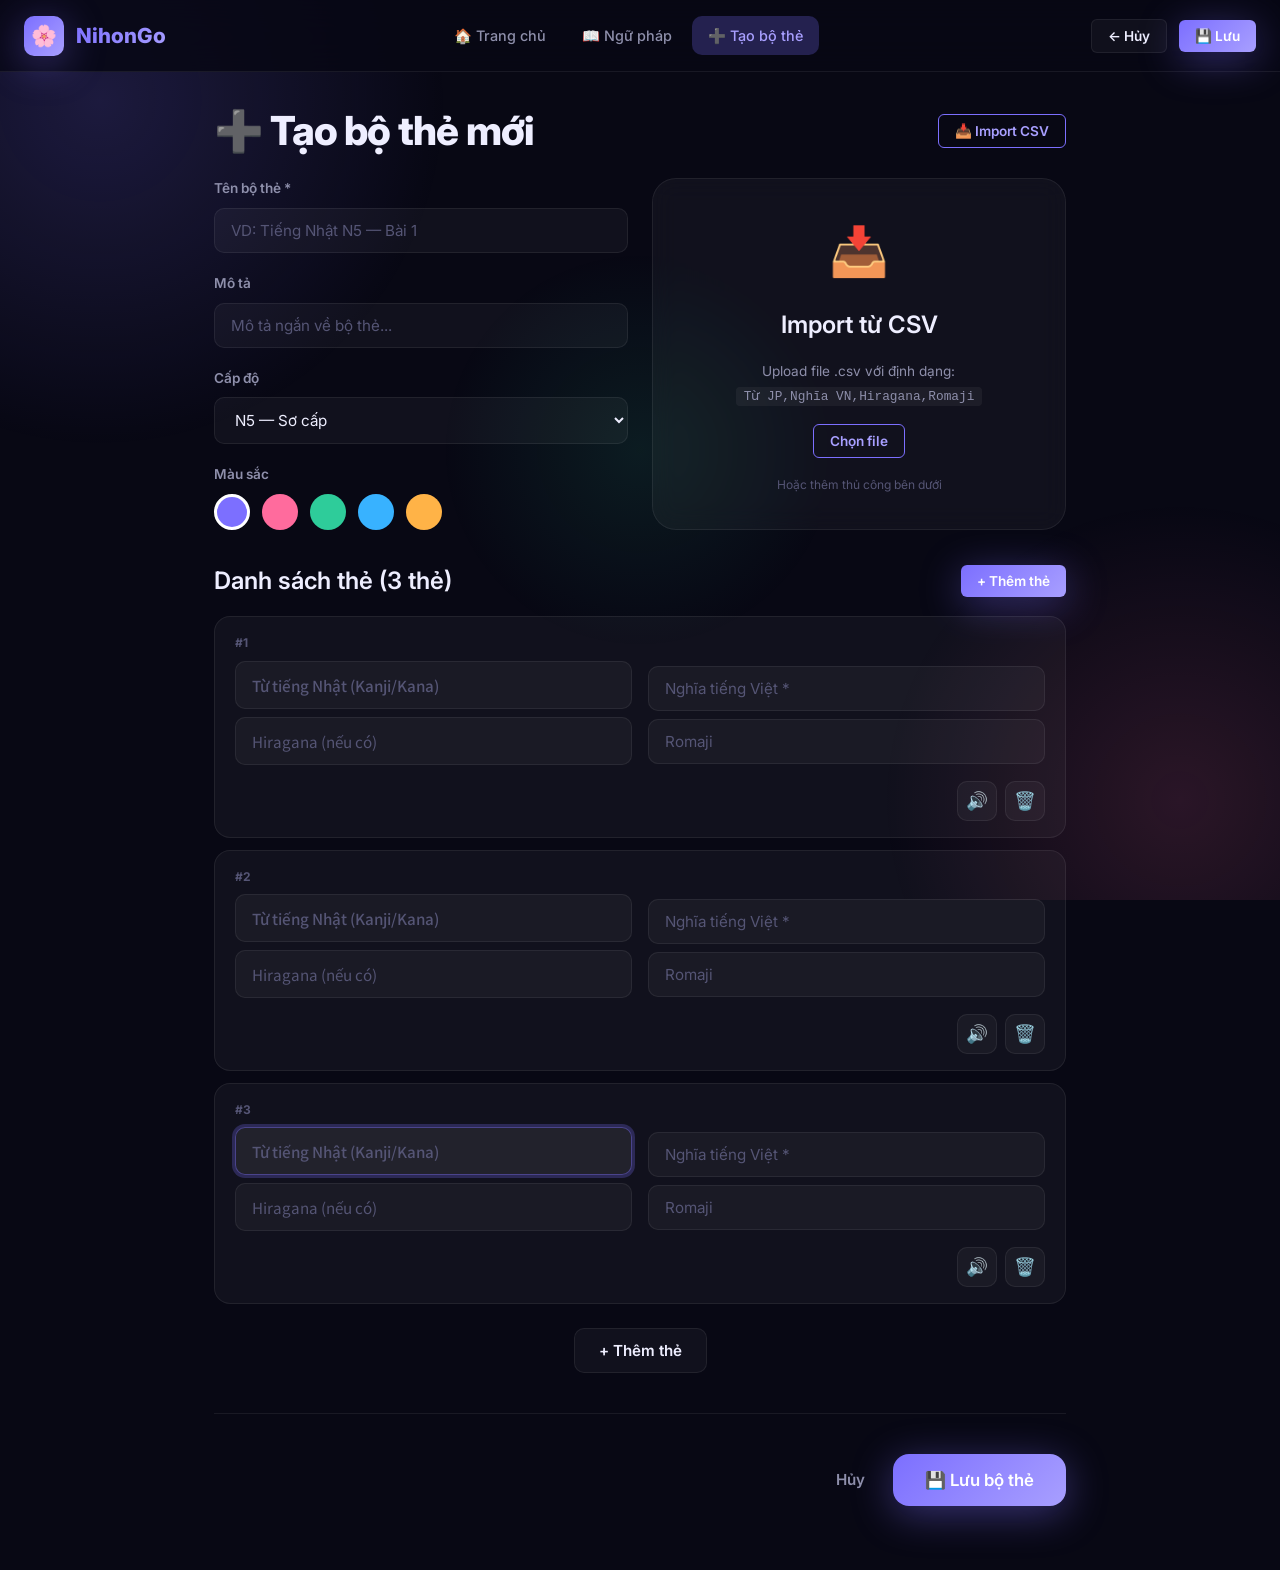
==== commit 05ee6314: "update grammar" ====
--- a/create.html
+++ b/create.html
@@ -20,6 +20,7 @@
       </a>
       <ul class="navbar-nav hide-mobile">
         <li><a href="index.html">🏠 Trang chủ</a></li>
+        <li><a href="grammar.html">📖 Ngữ pháp</a></li>
         <li><a href="create.html" class="active">➕ Tạo bộ thẻ</a></li>
       </ul>
       <div class="navbar-actions">
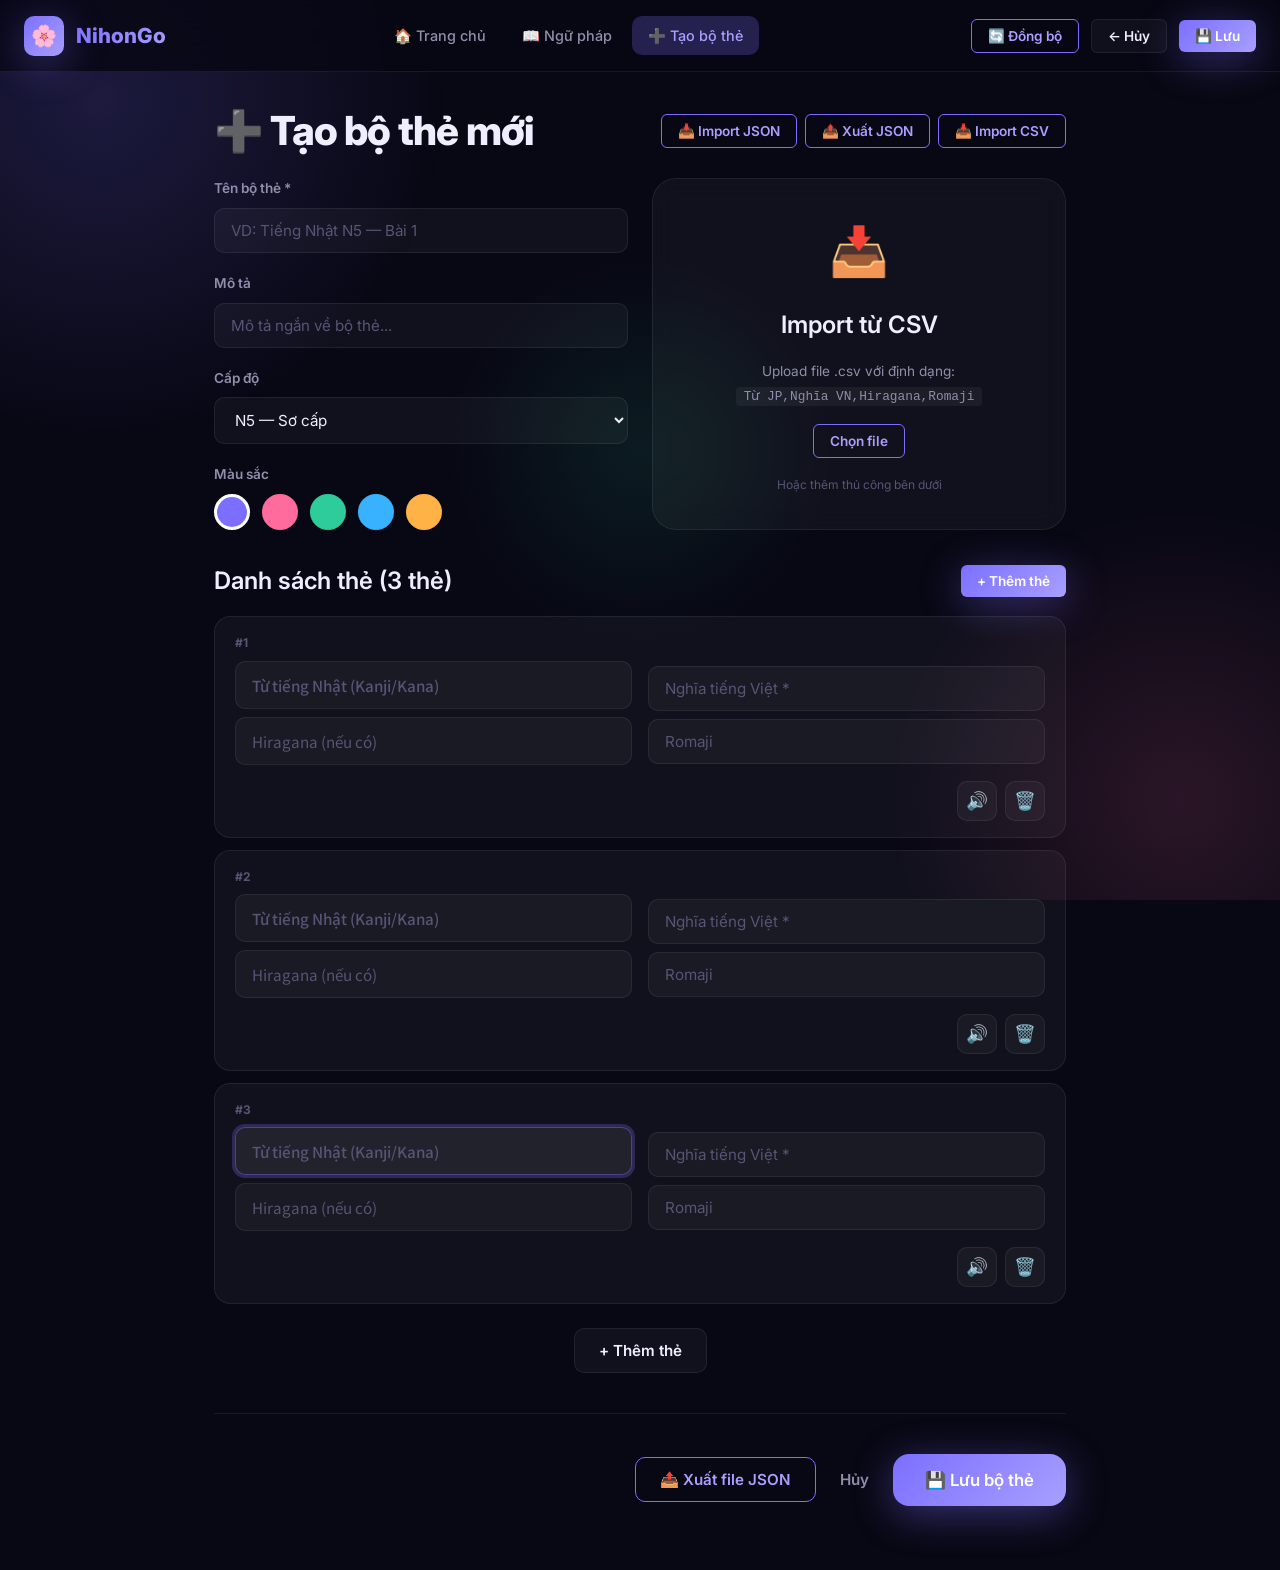
==== commit 926b0186: "Cập nhật tính năng đồng bộ và thêm bộ thẻ mới" ====
--- a/create.html
+++ b/create.html
@@ -24,6 +24,7 @@
         <li><a href="create.html" class="active">➕ Tạo bộ thẻ</a></li>
       </ul>
       <div class="navbar-actions">
+        <button class="btn btn-outline btn-sm" onclick="openSyncModal()" title="Đồng bộ giữa máy tính và điện thoại">🔄 Đồng bộ</button>
         <button class="btn btn-secondary btn-sm" onclick="window.history.back()">← Hủy</button>
         <button class="btn btn-primary btn-sm" onclick="saveSet()">💾 Lưu</button>
       </div>
@@ -35,7 +36,10 @@
 
       <div class="flex items-center justify-between gap-3 flex-wrap" style="margin-bottom:var(--sp-6);">
         <h1 id="page-title" style="font-size:clamp(1.5rem, 3.5vw, 2.5rem);">➕ Tạo bộ thẻ mới</h1>
-        <div class="flex gap-2">
+        <div class="flex gap-2 flex-wrap">
+          <button class="btn btn-outline btn-sm" onclick="importJSON()" title="Nhập từ file JSON">📥 Import JSON</button>
+          <input type="file" id="json-input" accept=".json" style="display:none;" onchange="handleJSONImport(event)">
+          <button class="btn btn-outline btn-sm" onclick="exportCurrentEditingJSON()" title="Xuất ra file JSON">📤 Xuất JSON</button>
           <button class="btn btn-outline btn-sm" onclick="importCSV()" title="Nhập từ CSV">📥 Import CSV</button>
           <input type="file" id="csv-input" accept=".csv,.txt" style="display:none;" onchange="handleCSV(event)">
         </div>
@@ -100,7 +104,8 @@
 
       <hr class="divider" style="margin:var(--sp-10) 0;">
 
-      <div class="flex gap-4 justify-end">
+      <div class="flex gap-3 justify-end flex-wrap items-center">
+        <button class="btn btn-outline" onclick="exportCurrentEditingJSON()">📤 Xuất file JSON</button>
         <button class="btn btn-ghost" onclick="window.history.back()">Hủy</button>
         <button class="btn btn-primary btn-lg" onclick="saveSet()">💾 Lưu bộ thẻ</button>
       </div>
@@ -228,34 +233,109 @@
     function importCSV() { document.getElementById('csv-input').click(); }
 
     function handleCSV(event) {
-      const file   = event.target.files[0];
+      const file = event.target.files[0];
       if (!file) return;
       const reader = new FileReader();
       reader.onload = e => {
         const lines = e.target.result.split('\n').filter(l => l.trim());
         let added = 0;
         lines.forEach(line => {
-          const parts = line.split(',').map(p => p.trim().replace(/^"|"$/g,''));
-          if (parts.length >= 2 && parts[0] && parts[1]) {
+          // Support comma, tab, or pipe as delimiter
+          const delim = line.includes('\t') ? '\t' : line.includes('|') ? '|' : ',';
+          const parts = line.split(delim).map(p => p.trim().replace(/^"|"$/g, ''));
+
+          // Auto-detect: if parts[0] is a pure number (sequence number), skip it
+          let offset = 0;
+          if (parts.length >= 2 && /^\d+$/.test(parts[0])) {
+            offset = 1;
+          }
+
+          const front    = parts[offset]     || '';
+          const hiragana = parts[offset + 1] || '';
+          const back     = parts[offset + 2] || '';
+          const romaji   = parts[offset + 3] || '';
+          const example  = parts[offset + 4] || '';
+          const exMeaning= parts[offset + 5] || '';
+          const category = parts[offset + 6] || '';
+
+          if (front && back) {
             cardRows.push({
               id:            Date.now() + Math.random(),
-              front:         parts[0],
-              back:          parts[1],
-              hiragana:      parts[2] || parts[0],
-              romaji:        parts[3] || '',
-              example:       parts[4] || '',
-              exampleMeaning:parts[5] || '',
-              category:      parts[6] || '',
+              front,
+              back,
+              hiragana:      hiragana || front,
+              romaji,
+              example,
+              exampleMeaning: exMeaning,
+              category,
             });
             added++;
           }
         });
         renderCardList();
-        showToast(`Đã import ${added} thẻ từ CSV!`, 'success');
+        showToast(`Đã import ${added} thẻ!`, 'success');
       };
       reader.readAsText(file, 'UTF-8');
       event.target.value = '';
     }
+
+    /* ---------- IMPORT / EXPORT JSON ---------- */
+    function importJSON() { document.getElementById('json-input').click(); }
+
+    function handleJSONImport(event) {
+      const file = event.target.files[0];
+      if (!file) return;
+      const reader = new FileReader();
+      reader.onload = e => {
+        try {
+          const data = JSON.parse(e.target.result);
+          const set = data.set || data;
+          if (set.name) document.getElementById('set-name').value = set.name;
+          if (set.description) document.getElementById('set-desc').value = set.description;
+          if (set.level) document.getElementById('set-level').value = set.level;
+          if (set.color) selectColorByValue(set.color);
+          if (Array.isArray(set.cards) && set.cards.length) {
+            cardRows = set.cards.map(c => ({
+              id:            Date.now() + Math.random(),
+              front:         c.front || '',
+              back:          c.back || '',
+              hiragana:      c.hiragana || c.front || '',
+              romaji:        c.romaji || '',
+              example:       c.example || '',
+              exampleMeaning:c.exampleMeaning || '',
+              category:      c.category || ''
+            }));
+            renderCardList();
+            showToast(`Đã import thành công ${set.cards.length} thẻ từ JSON! 🎉`, 'success');
+          }
+        } catch (err) {
+          showToast('File JSON không hợp lệ: ' + err.message, 'error');
+        }
+      };
+      reader.readAsText(file, 'UTF-8');
+      event.target.value = '';
+    }
+
+    function exportCurrentEditingJSON() {
+      const name = document.getElementById('set-name').value.trim() || 'bo_the_moi';
+      const validCards = cardRows.filter(c => c.front.trim() && c.back.trim());
+      if (!validCards.length) {
+        showToast('Cần ít nhất 1 thẻ có từ và nghĩa để xuất!', 'warning');
+        return;
+      }
+      const set = {
+        id:          editingSetId || generateId(),
+        name,
+        description: document.getElementById('set-desc').value.trim(),
+        level:       document.getElementById('set-level').value,
+        color:       selectedColor,
+        createdAt:   Date.now(),
+        cards:       validCards.map((c, i) => ({ ...c, id: i + 1 })),
+      };
+      const filename = `nihongo-${name.replace(/[^a-zA-Z0-9_-]/g, '_')}.json`;
+      DB.downloadJSON(filename, { type: 'nihongo_single_set', version: 1, set });
+      showToast(`Đã tải file "${filename}"!`, 'success');
+    }
   </script>
 </body>
 </html>
--- a/css/components.css
+++ b/css/components.css
@@ -691,3 +691,75 @@
     border-top: 1px dashed rgba(255,255,255,.06);
   }
 }
+
+/* ============================================================
+   SYNC & BACKUP MODAL
+   ============================================================ */
+.sync-modal-box {
+  max-width: 620px;
+  max-height: 90vh;
+  overflow-y: auto;
+}
+.sync-tabs {
+  display: flex;
+  gap: var(--sp-2);
+  border-bottom: 1px solid var(--glass-border);
+  margin-bottom: var(--sp-6);
+  overflow-x: auto;
+  padding-bottom: 2px;
+}
+.sync-tab-btn {
+  padding: var(--sp-2) var(--sp-4);
+  background: transparent;
+  border: none;
+  border-bottom: 2px solid transparent;
+  color: var(--text-muted);
+  font-weight: 600;
+  font-size: .9rem;
+  cursor: pointer;
+  white-space: nowrap;
+  transition: all var(--t-fast);
+}
+.sync-tab-btn:hover {
+  color: var(--text-primary);
+}
+.sync-tab-btn.active {
+  color: var(--clr-primary-light);
+  border-bottom-color: var(--clr-primary);
+}
+.sync-card-option {
+  background: rgba(255, 255, 255, 0.03);
+  border: 1px solid var(--glass-border);
+  border-radius: var(--r-md);
+  padding: var(--sp-4);
+  margin-bottom: var(--sp-4);
+  display: flex;
+  flex-direction: column;
+  gap: var(--sp-2);
+}
+.sync-code-area {
+  width: 100%;
+  height: 110px;
+  font-family: monospace;
+  font-size: .8rem;
+  padding: var(--sp-3);
+  border-radius: var(--r-md);
+  background: rgba(0, 0, 0, 0.4);
+  border: 1px solid var(--glass-border);
+  color: var(--text-primary);
+  resize: vertical;
+}
+.sync-step-badge {
+  display: inline-flex;
+  align-items: center;
+  justify-content: center;
+  width: 22px;
+  height: 22px;
+  border-radius: 50%;
+  background: var(--clr-primary);
+  color: #fff;
+  font-size: .75rem;
+  font-weight: 700;
+  margin-right: 6px;
+}
+
